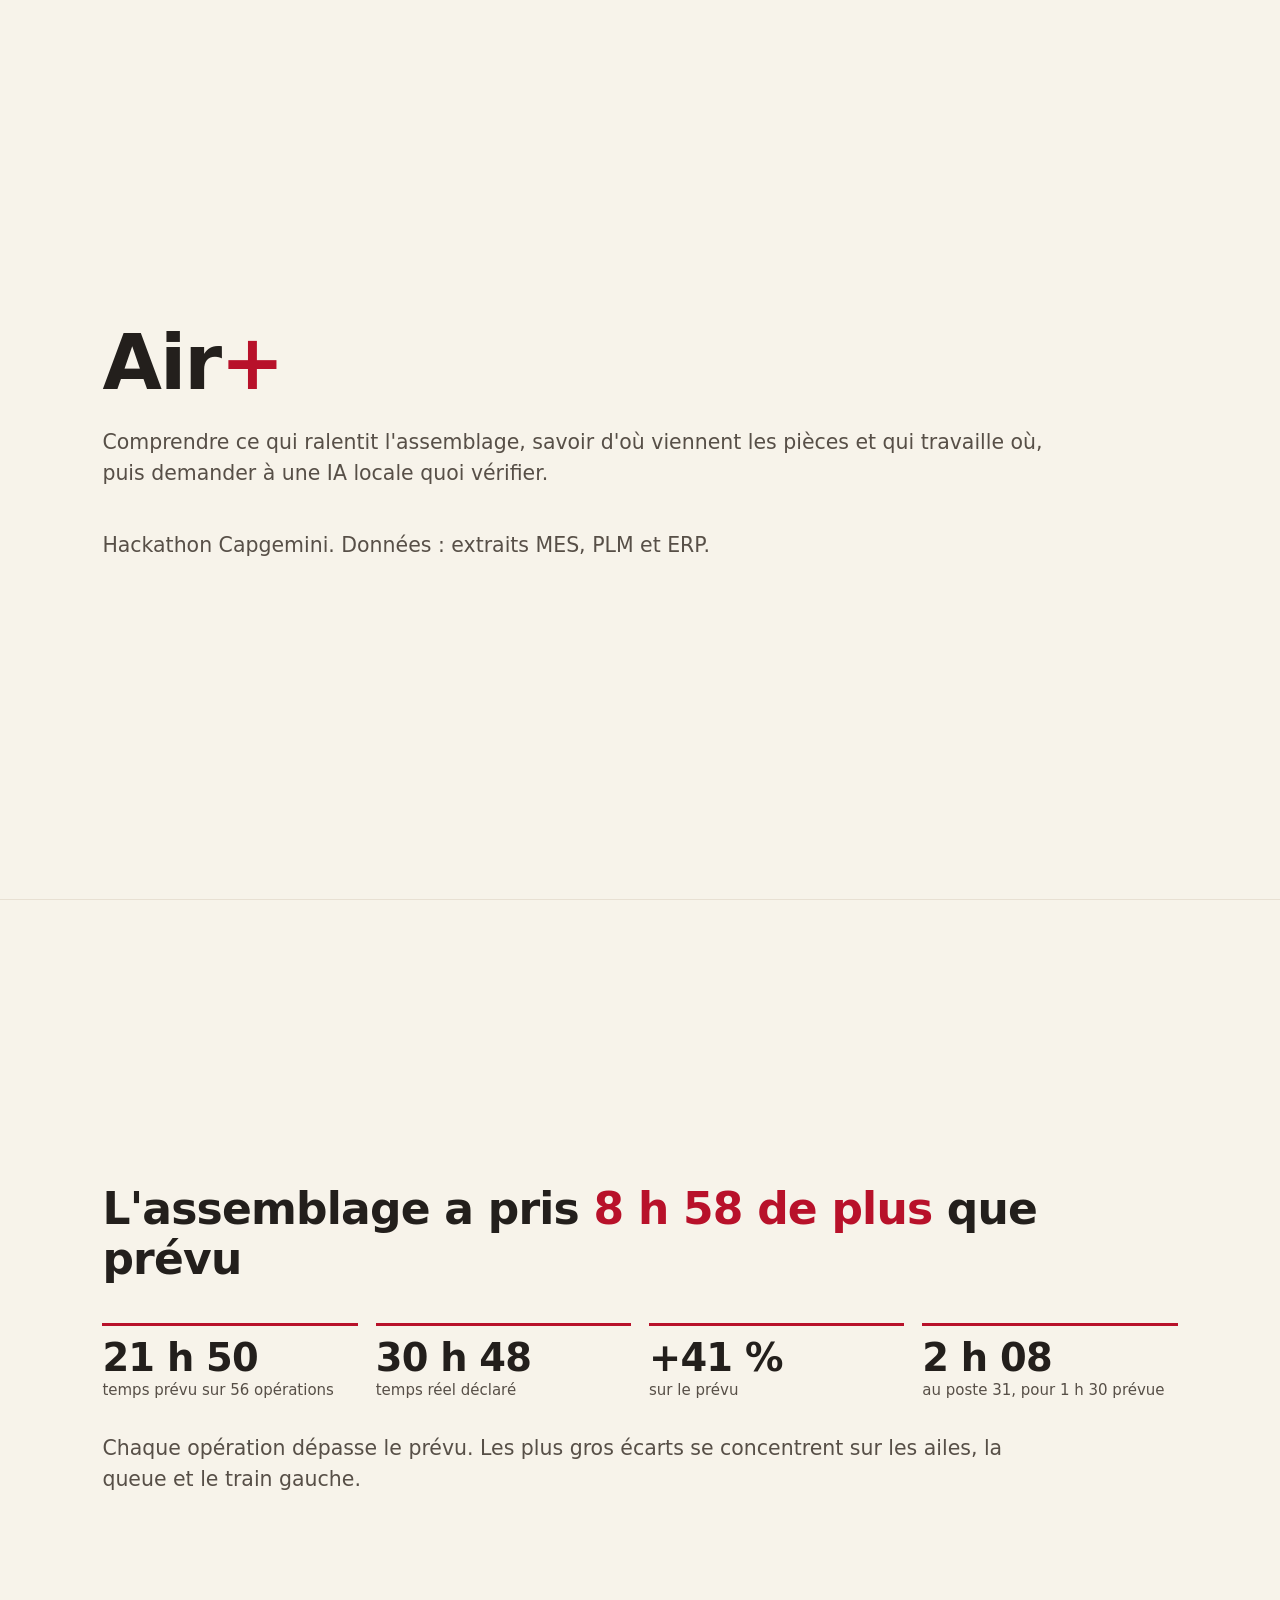
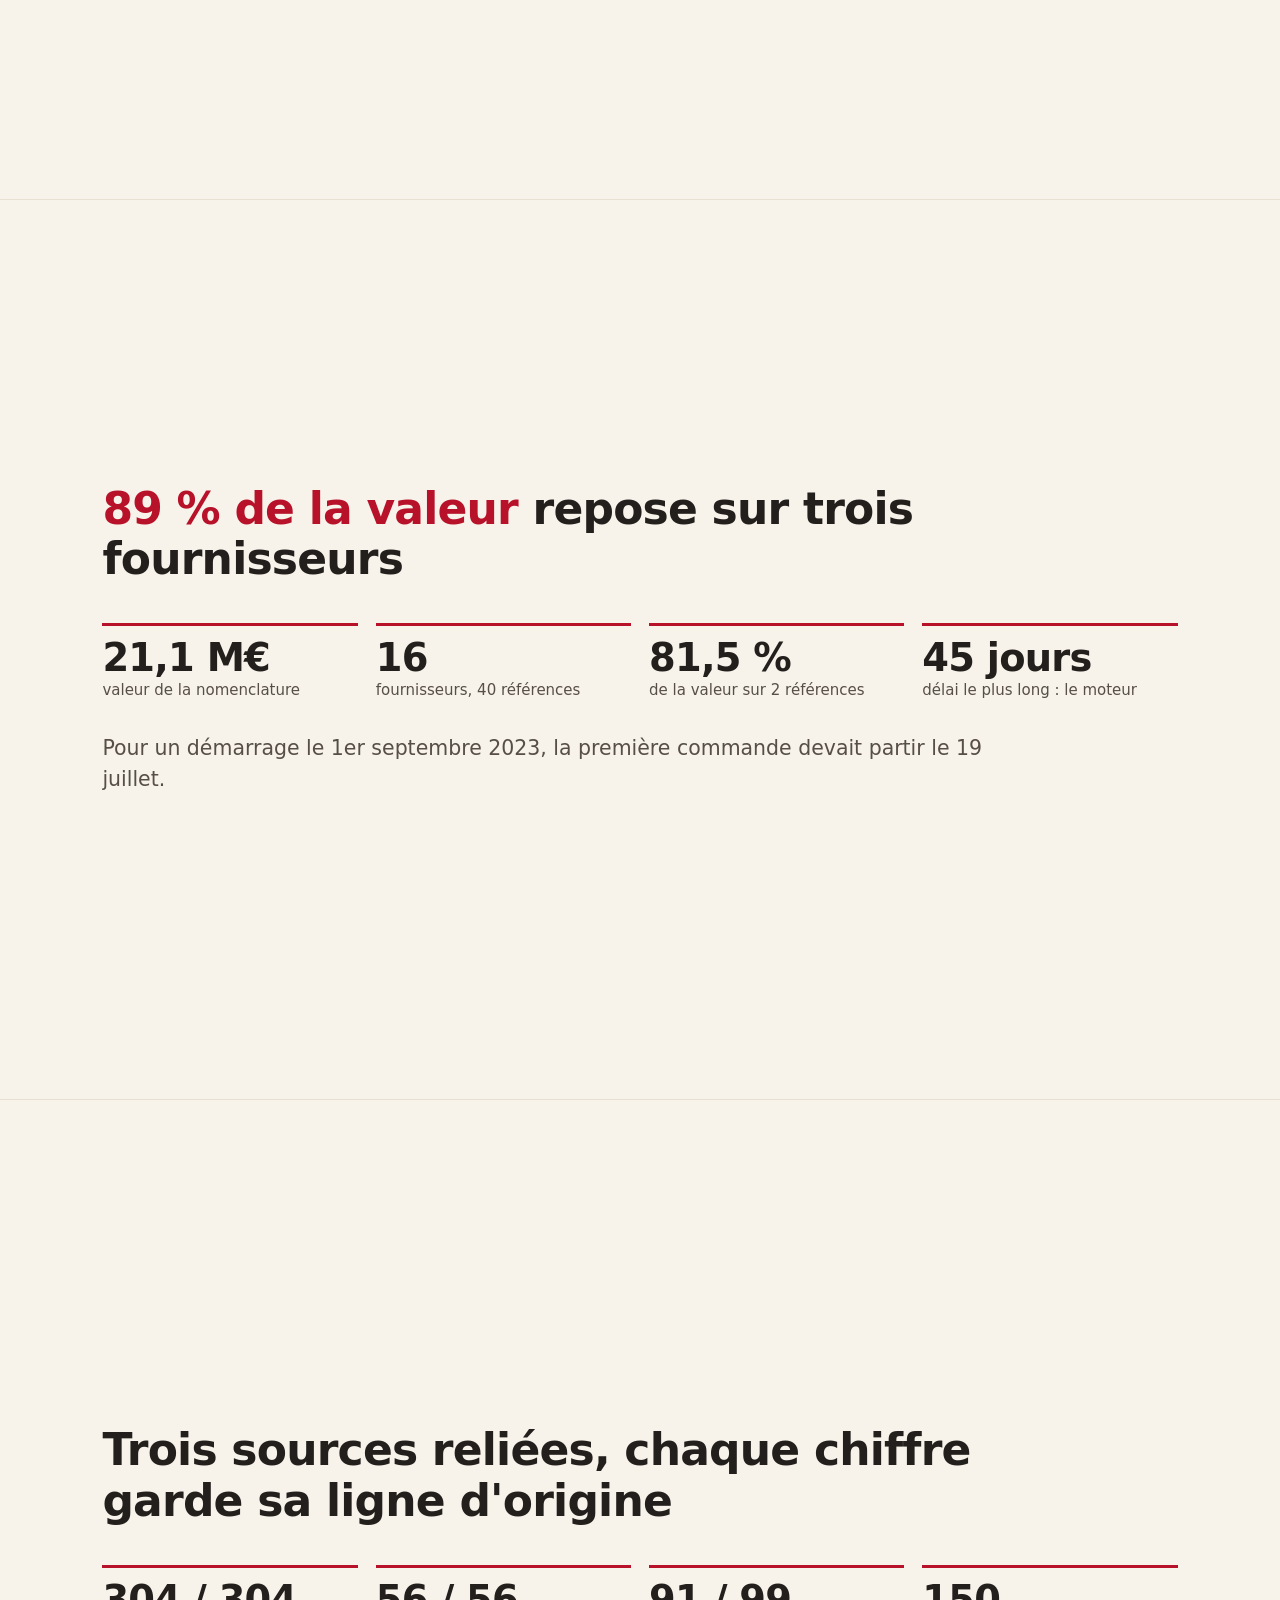
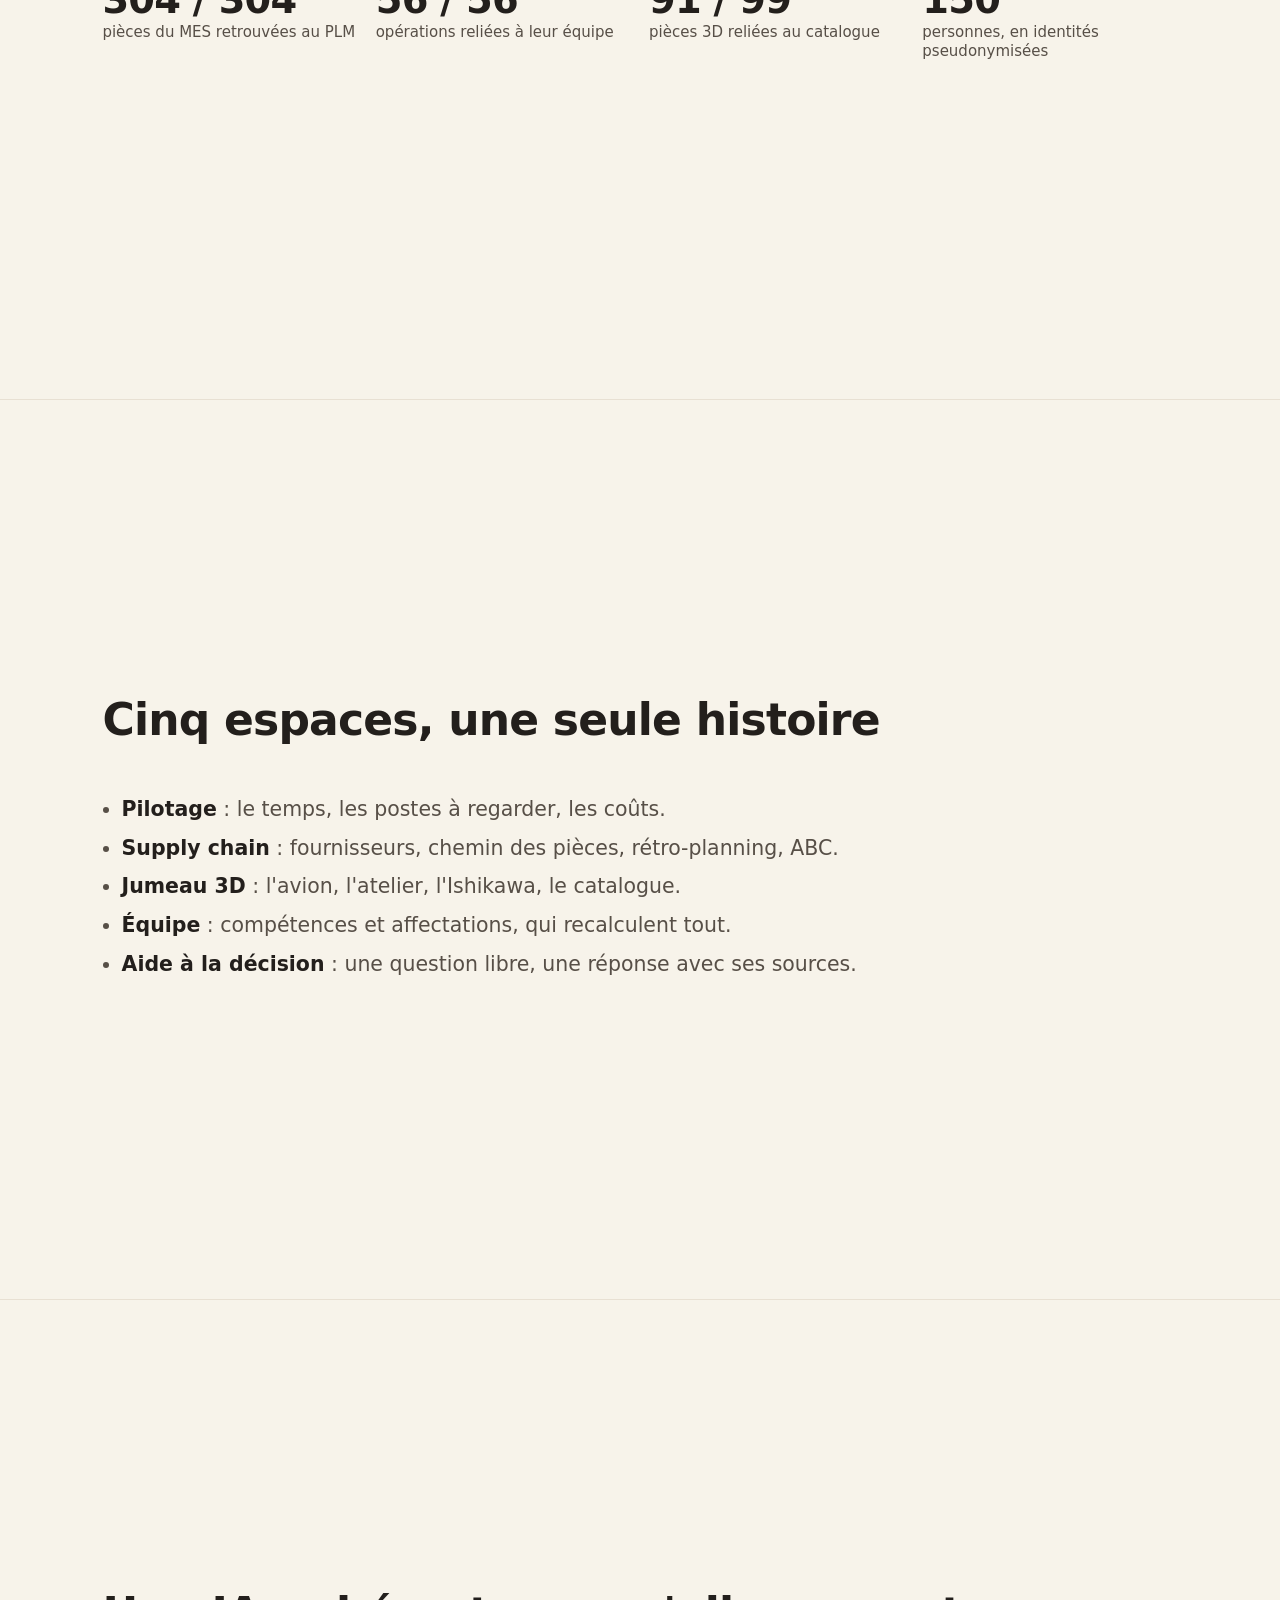
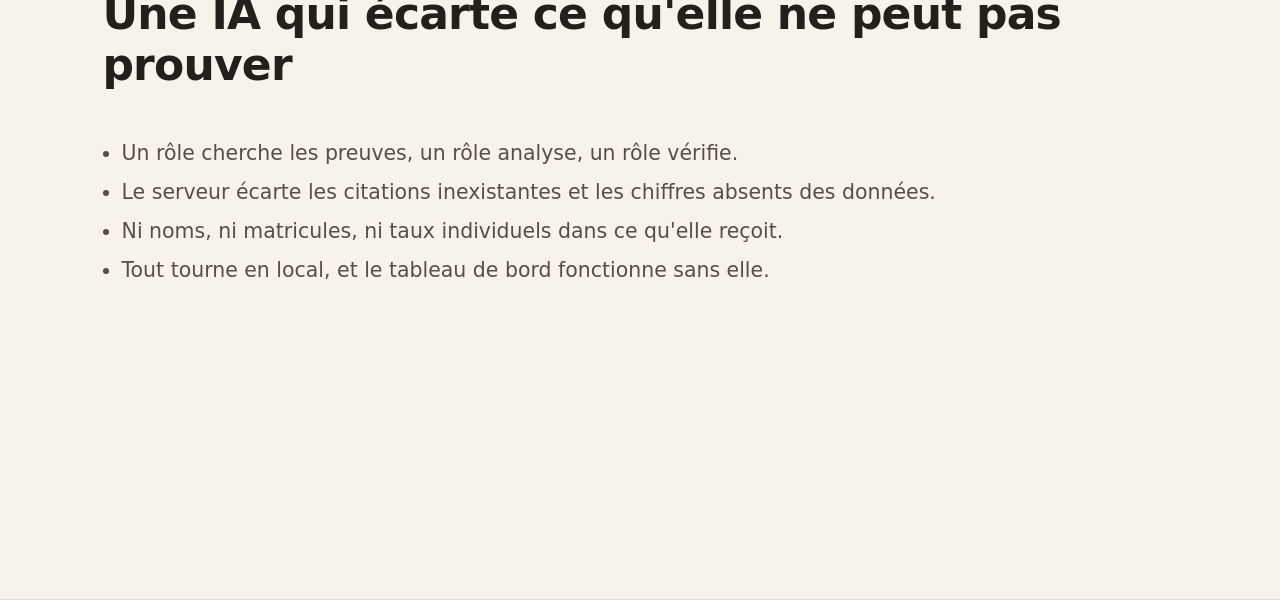
==== web/presentation.html @ 42cd85e4 "Air+ : dashboard de process mining pour l'assemblage Moteur d'analyse MES, PLM et ERP, dashboard loc" ====
<!doctype html>
<html lang="fr"><head><meta charset="utf-8"><meta name="viewport" content="width=device-width, initial-scale=1"><title>Air+ Présentation</title>
<style>
@font-face{font-family:"Inter";src:url("/vendor/inter/inter-latin-wght-normal.woff2") format("woff2-variations");font-weight:100 900;font-display:swap}
:root{--bg:#f7f3ea;--ink:#231f1c;--ink2:#574f47;--red:#b8112a;--line:#e8e0d3;font-family:"Inter","Segoe UI",system-ui,Arial,sans-serif}
*{box-sizing:border-box}html{scroll-snap-type:y proximity}body{margin:0;background:var(--bg);color:var(--ink)}
section{min-height:100vh;padding:7vh 8vw;scroll-snap-align:start;display:flex;flex-direction:column;justify-content:center;border-bottom:1px solid var(--line)}
h1{font-size:clamp(40px,6vw,78px);margin:0;letter-spacing:-.025em}h1 b{color:var(--red)}h2{font-size:clamp(26px,3.5vw,44px);margin:0 0 24px;letter-spacing:-.018em;max-width:22em;line-height:1.15}h2 em{font-style:normal;color:var(--red)}
p,li{font-size:clamp(16px,1.6vw,21px);line-height:1.5;color:var(--ink2);max-width:46em}ul{padding-left:1.2em}li{margin:.4em 0}li b{color:var(--ink)}
.n{display:grid;grid-template-columns:repeat(auto-fit,minmax(190px,1fr));gap:18px;margin:14px 0}.n div{border-top:3px solid var(--red);padding-top:9px}.n b{display:block;font-size:clamp(25px,3vw,40px);color:var(--ink);letter-spacing:-.02em}.n span{color:var(--ink2);font-size:15px}
</style></head><body>
<section><h1>Air<b>+</b></h1><p>Comprendre ce qui ralentit l'assemblage, savoir d'où viennent les pièces et qui travaille où, puis demander à une IA locale quoi vérifier.</p><p>Hackathon Capgemini. Données : extraits MES, PLM et ERP.</p></section>
<section><h2>L'assemblage a pris <em>8 h 58 de plus</em> que prévu</h2><div class="n"><div><b>21 h 50</b><span>temps prévu sur 56 opérations</span></div><div><b>30 h 48</b><span>temps réel déclaré</span></div><div><b>+41 %</b><span>sur le prévu</span></div><div><b>2 h 08</b><span>au poste 31, pour 1 h 30 prévue</span></div></div><p>Chaque opération dépasse le prévu. Les plus gros écarts se concentrent sur les ailes, la queue et le train gauche.</p></section>
<section><h2><em>89 % de la valeur</em> repose sur trois fournisseurs</h2><div class="n"><div><b>21,1 M€</b><span>valeur de la nomenclature</span></div><div><b>16</b><span>fournisseurs, 40 références</span></div><div><b>81,5 %</b><span>de la valeur sur 2 références</span></div><div><b>45 jours</b><span>délai le plus long : le moteur</span></div></div><p>Pour un démarrage le 1er septembre 2023, la première commande devait partir le 19 juillet.</p></section>
<section><h2>Trois sources reliées, chaque chiffre garde sa ligne d'origine</h2><div class="n"><div><b>304 / 304</b><span>pièces du MES retrouvées au PLM</span></div><div><b>56 / 56</b><span>opérations reliées à leur équipe</span></div><div><b>91 / 99</b><span>pièces 3D reliées au catalogue</span></div><div><b>150</b><span>personnes, en identités pseudonymisées</span></div></div></section>
<section><h2>Cinq espaces, une seule histoire</h2><ul><li><b>Pilotage</b> : le temps, les postes à regarder, les coûts.</li><li><b>Supply chain</b> : fournisseurs, chemin des pièces, rétro-planning, ABC.</li><li><b>Jumeau 3D</b> : l'avion, l'atelier, l'Ishikawa, le catalogue.</li><li><b>Équipe</b> : compétences et affectations, qui recalculent tout.</li><li><b>Aide à la décision</b> : une question libre, une réponse avec ses sources.</li></ul></section>
<section><h2>Une IA qui écarte ce qu'elle ne peut pas prouver</h2><ul><li>Un rôle cherche les preuves, un rôle analyse, un rôle vérifie.</li><li>Le serveur écarte les citations inexistantes et les chiffres absents des données.</li><li>Ni noms, ni matricules, ni taux individuels dans ce qu'elle reçoit.</li><li>Tout tourne en local, et le tableau de bord fonctionne sans elle.</li></ul></section>
</body></html>
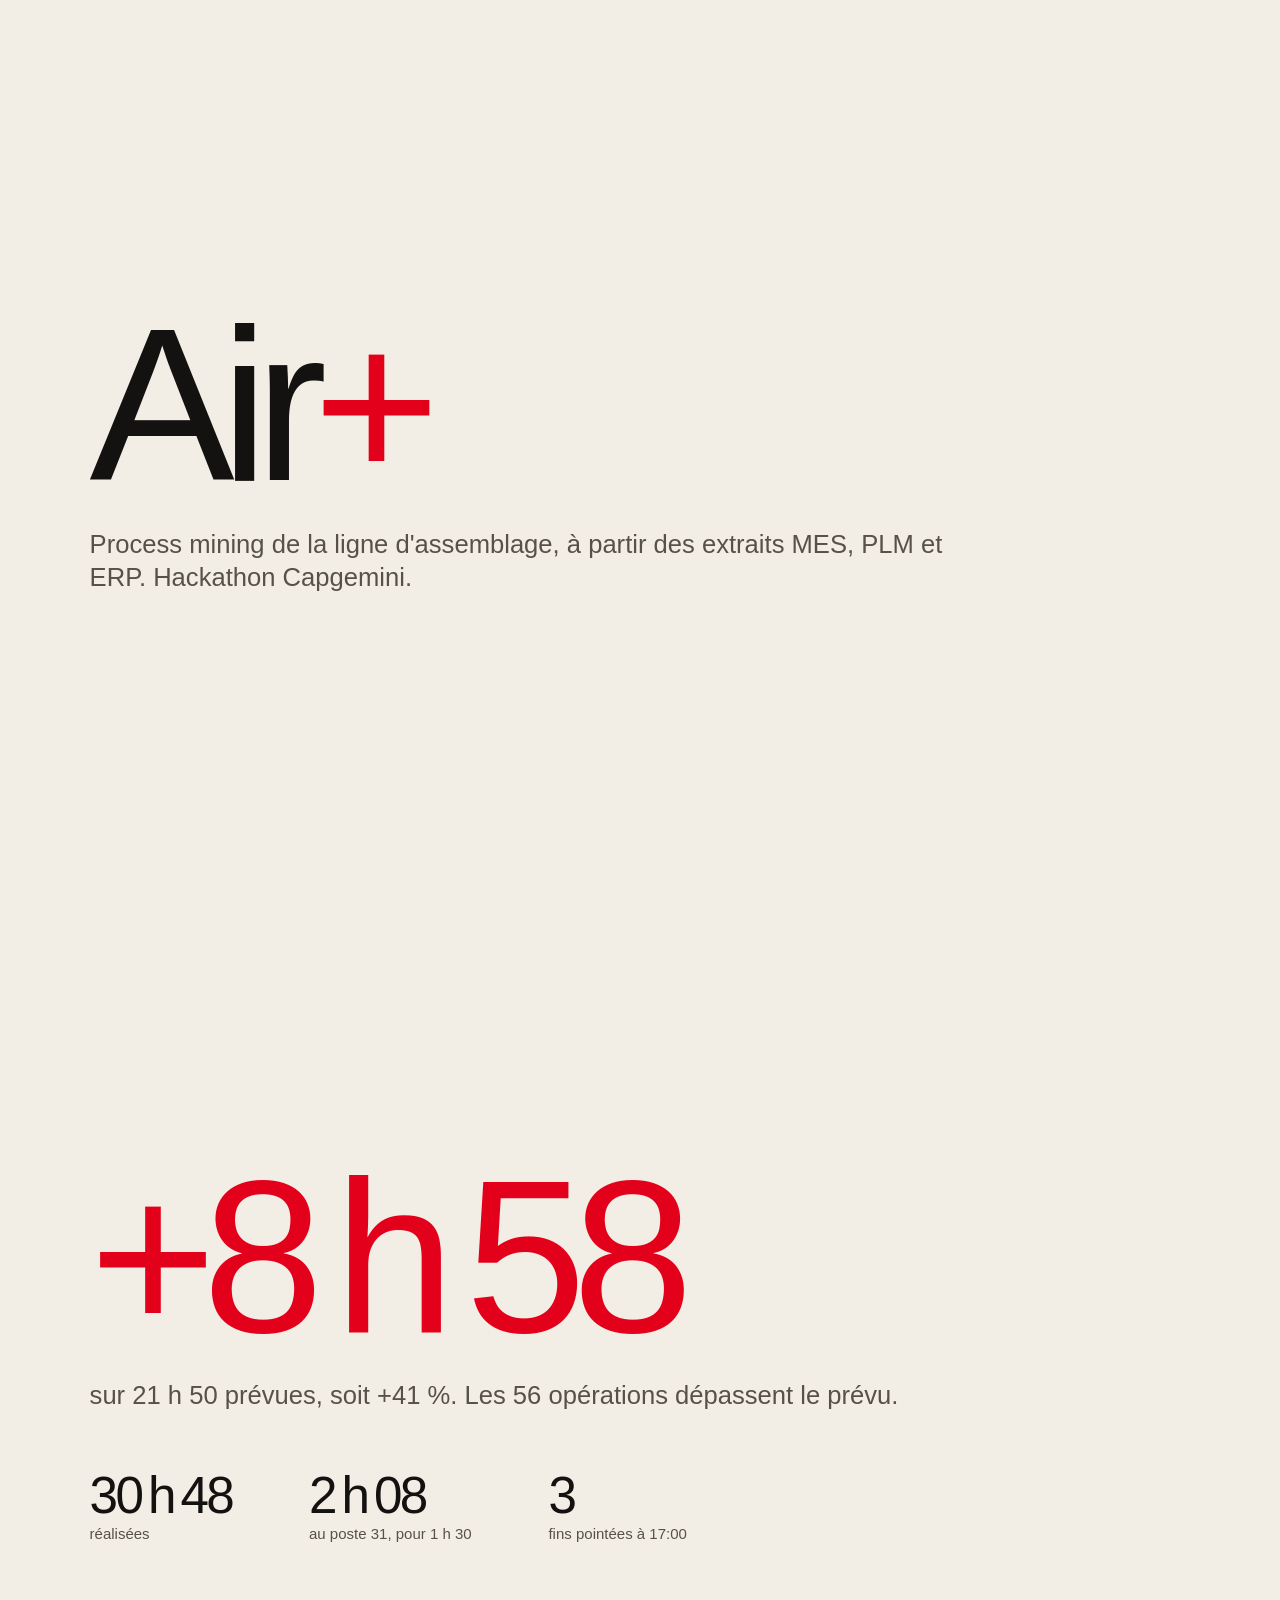
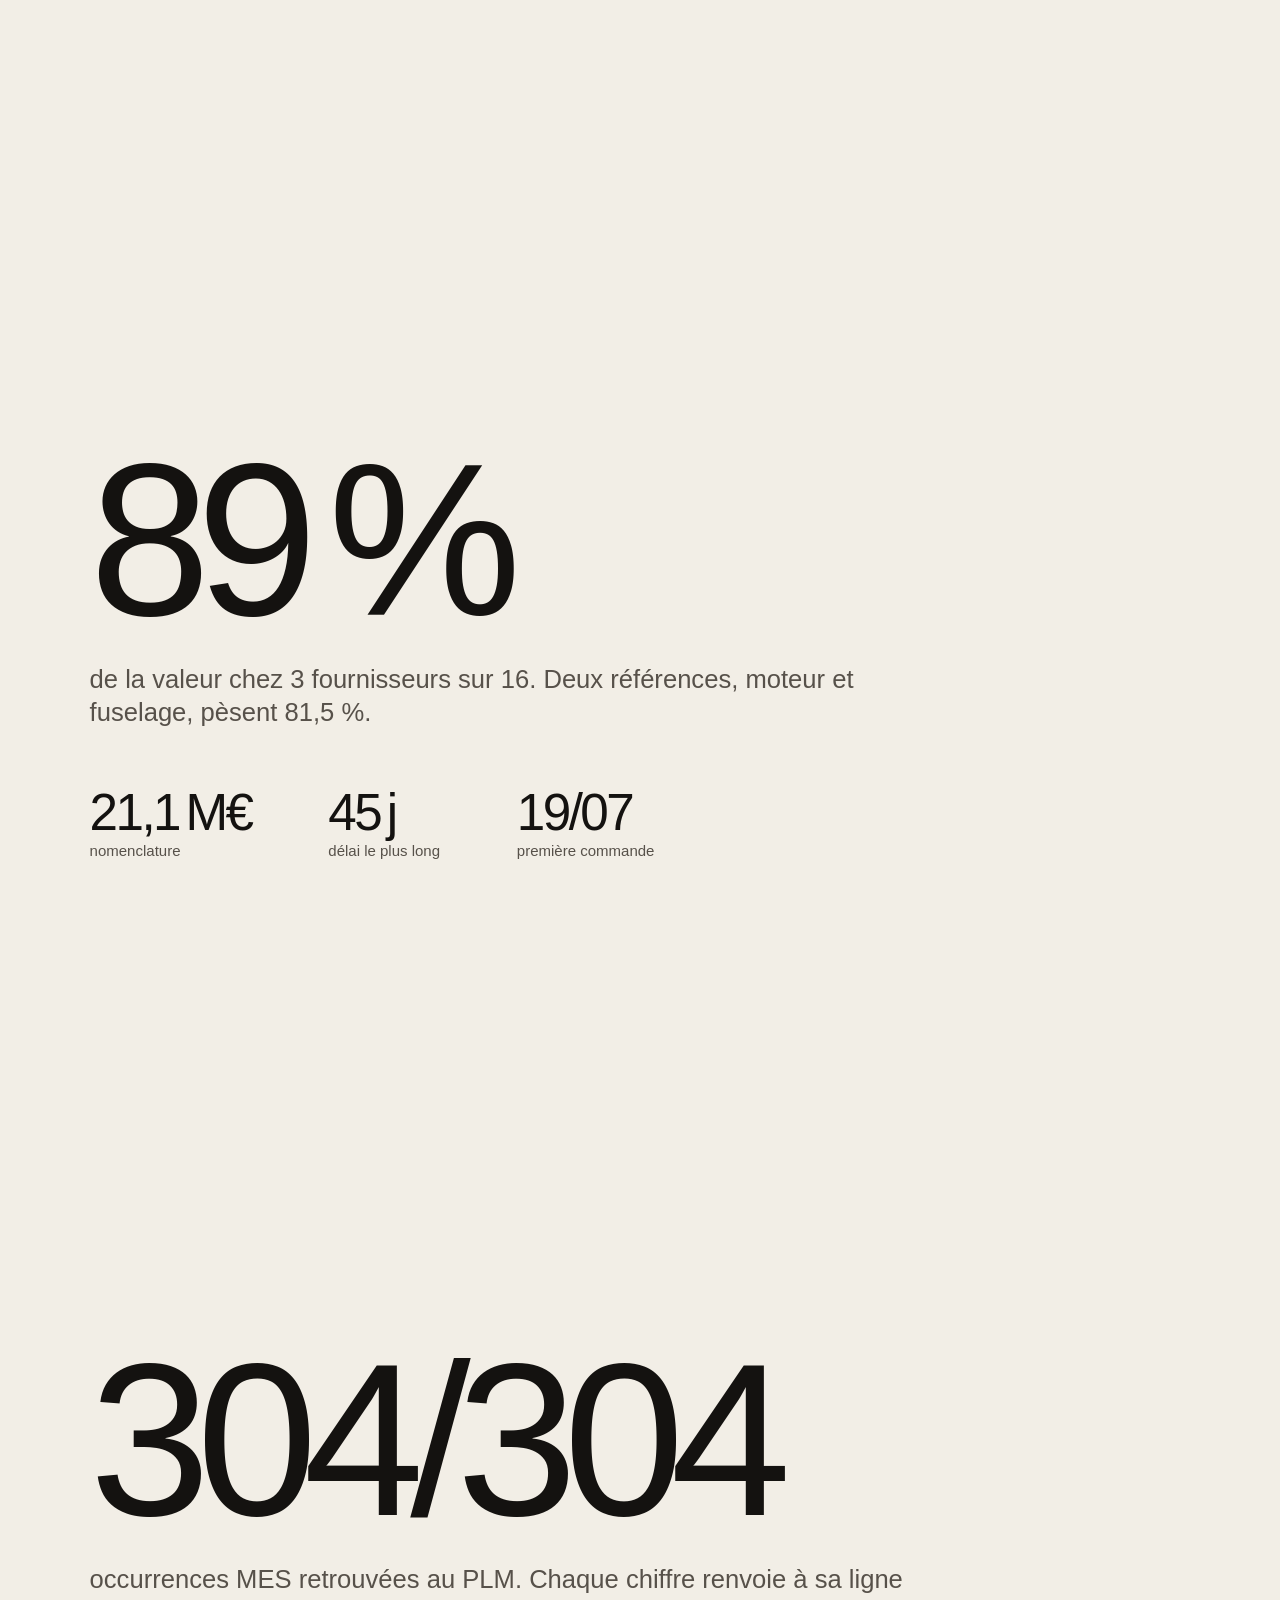
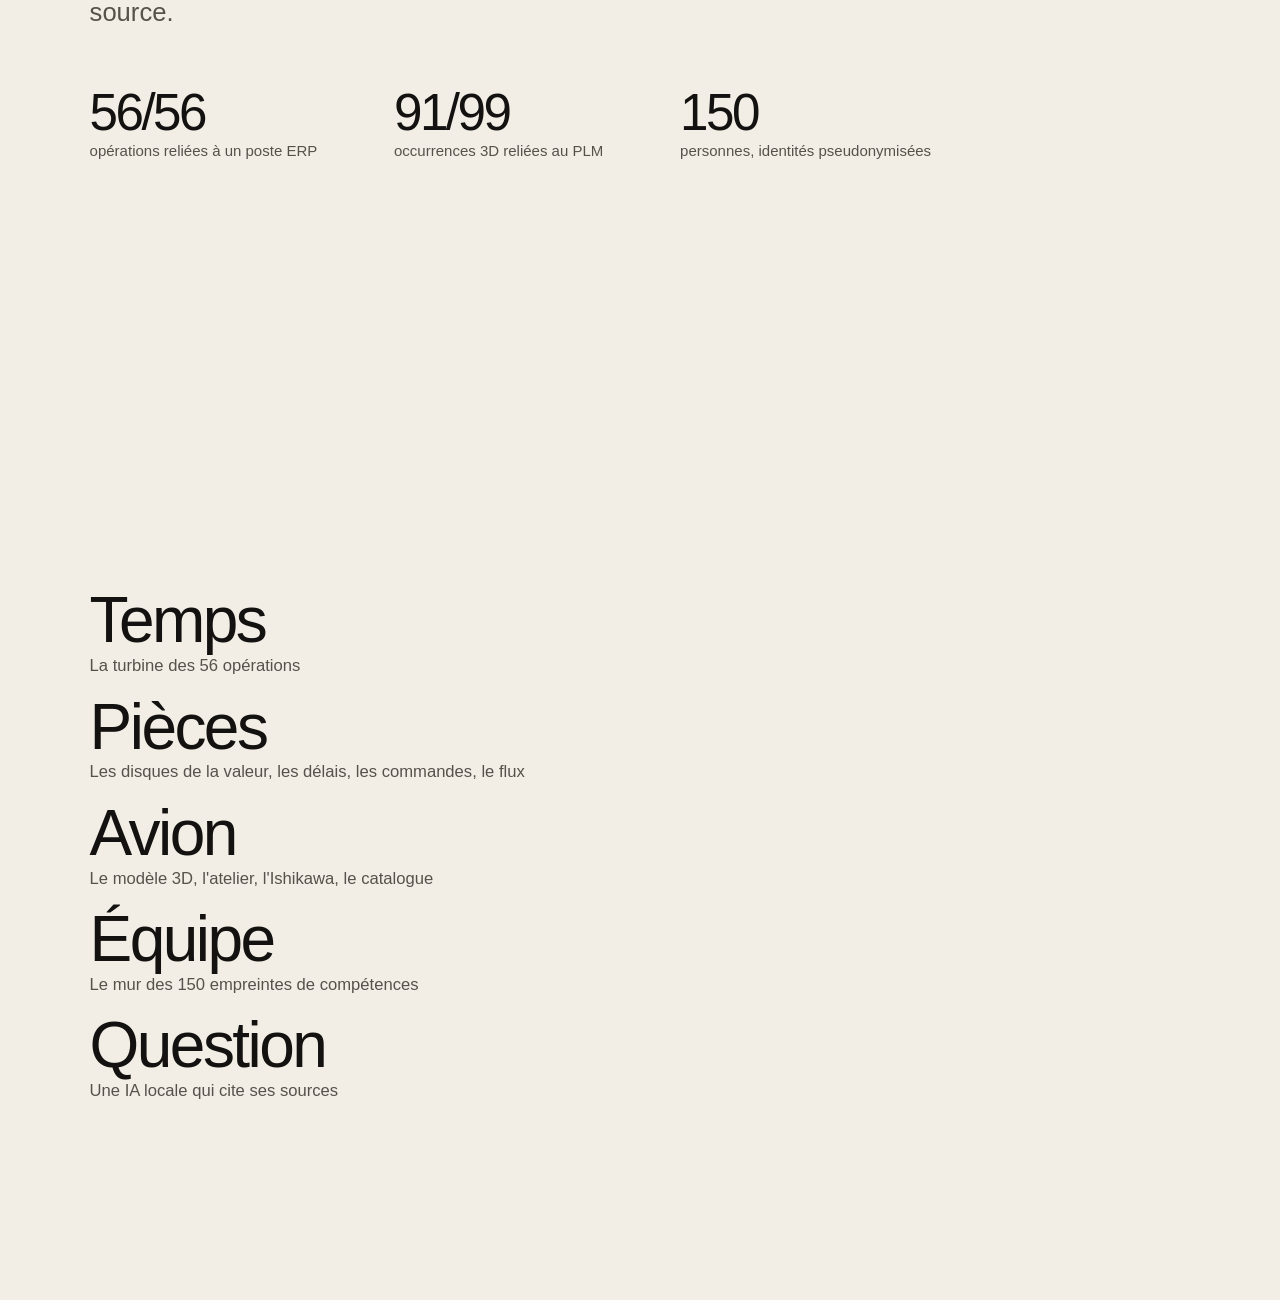
==== commit f4b48e97: "Version graphique : supervision industrielle Bande de valeurs, graphique, table triable reliee et de" ====
--- a/web/presentation.html
+++ b/web/presentation.html
@@ -1,18 +1,19 @@
 <!doctype html>
 <html lang="fr"><head><meta charset="utf-8"><meta name="viewport" content="width=device-width, initial-scale=1"><title>Air+ Présentation</title>
 <style>
-@font-face{font-family:"Inter";src:url("/vendor/inter/inter-latin-wght-normal.woff2") format("woff2-variations");font-weight:100 900;font-display:swap}
-:root{--bg:#f7f3ea;--ink:#231f1c;--ink2:#574f47;--red:#b8112a;--line:#e8e0d3;font-family:"Inter","Segoe UI",system-ui,Arial,sans-serif}
-*{box-sizing:border-box}html{scroll-snap-type:y proximity}body{margin:0;background:var(--bg);color:var(--ink)}
-section{min-height:100vh;padding:7vh 8vw;scroll-snap-align:start;display:flex;flex-direction:column;justify-content:center;border-bottom:1px solid var(--line)}
-h1{font-size:clamp(40px,6vw,78px);margin:0;letter-spacing:-.025em}h1 b{color:var(--red)}h2{font-size:clamp(26px,3.5vw,44px);margin:0 0 24px;letter-spacing:-.018em;max-width:22em;line-height:1.15}h2 em{font-style:normal;color:var(--red)}
-p,li{font-size:clamp(16px,1.6vw,21px);line-height:1.5;color:var(--ink2);max-width:46em}ul{padding-left:1.2em}li{margin:.4em 0}li b{color:var(--ink)}
-.n{display:grid;grid-template-columns:repeat(auto-fit,minmax(190px,1fr));gap:18px;margin:14px 0}.n div{border-top:3px solid var(--red);padding-top:9px}.n b{display:block;font-size:clamp(25px,3vw,40px);color:var(--ink);letter-spacing:-.02em}.n span{color:var(--ink2);font-size:15px}
+@font-face{font-family:"Archivo";src:url("/vendor/fonts/archivo.woff2") format("woff2");font-weight:100 900;font-stretch:62% 125%}
+:root{--paper:#f2eee6;--ink:#141210;--ink2:#57514a;--red:#e3001b;font-family:"Archivo",Arial,sans-serif}
+*{box-sizing:border-box}html{scroll-snap-type:y mandatory}body{margin:0;background:var(--paper);color:var(--ink)}
+section{height:100vh;scroll-snap-align:start;padding:8vh 7vw;display:flex;flex-direction:column;justify-content:center}
+.huge{font-size:clamp(70px,17vw,270px);font-weight:100;font-stretch:125%;letter-spacing:-.065em;line-height:.92;word-spacing:-.1em}
+.huge.red{color:var(--red);font-weight:200}.huge i{font-style:normal;color:var(--red);font-weight:400}
+p{font-size:clamp(18px,2vw,29px);font-weight:300;line-height:1.3;max-width:34em;margin:2.5vh 0 0;color:var(--ink2)}
+.nums{display:flex;flex-wrap:wrap;gap:3vh 6vw;margin-top:6vh}.nums b{display:block;font-size:clamp(30px,4vw,60px);font-weight:200;font-stretch:125%;letter-spacing:-.05em;word-spacing:-.1em;color:var(--ink)}.nums span{font-size:15px;color:var(--ink2)}
+.list{font-size:clamp(30px,5vw,76px);font-weight:200;font-stretch:112%;letter-spacing:-.04em;line-height:1.14}.list small{display:block;font-size:clamp(14px,1.3vw,18px);letter-spacing:0;color:var(--ink2);font-stretch:100%;font-weight:400;margin-bottom:1.6vh}
 </style></head><body>
-<section><h1>Air<b>+</b></h1><p>Comprendre ce qui ralentit l'assemblage, savoir d'où viennent les pièces et qui travaille où, puis demander à une IA locale quoi vérifier.</p><p>Hackathon Capgemini. Données : extraits MES, PLM et ERP.</p></section>
-<section><h2>L'assemblage a pris <em>8 h 58 de plus</em> que prévu</h2><div class="n"><div><b>21 h 50</b><span>temps prévu sur 56 opérations</span></div><div><b>30 h 48</b><span>temps réel déclaré</span></div><div><b>+41 %</b><span>sur le prévu</span></div><div><b>2 h 08</b><span>au poste 31, pour 1 h 30 prévue</span></div></div><p>Chaque opération dépasse le prévu. Les plus gros écarts se concentrent sur les ailes, la queue et le train gauche.</p></section>
-<section><h2><em>89 % de la valeur</em> repose sur trois fournisseurs</h2><div class="n"><div><b>21,1 M€</b><span>valeur de la nomenclature</span></div><div><b>16</b><span>fournisseurs, 40 références</span></div><div><b>81,5 %</b><span>de la valeur sur 2 références</span></div><div><b>45 jours</b><span>délai le plus long : le moteur</span></div></div><p>Pour un démarrage le 1er septembre 2023, la première commande devait partir le 19 juillet.</p></section>
-<section><h2>Trois sources reliées, chaque chiffre garde sa ligne d'origine</h2><div class="n"><div><b>304 / 304</b><span>pièces du MES retrouvées au PLM</span></div><div><b>56 / 56</b><span>opérations reliées à leur équipe</span></div><div><b>91 / 99</b><span>pièces 3D reliées au catalogue</span></div><div><b>150</b><span>personnes, en identités pseudonymisées</span></div></div></section>
-<section><h2>Cinq espaces, une seule histoire</h2><ul><li><b>Pilotage</b> : le temps, les postes à regarder, les coûts.</li><li><b>Supply chain</b> : fournisseurs, chemin des pièces, rétro-planning, ABC.</li><li><b>Jumeau 3D</b> : l'avion, l'atelier, l'Ishikawa, le catalogue.</li><li><b>Équipe</b> : compétences et affectations, qui recalculent tout.</li><li><b>Aide à la décision</b> : une question libre, une réponse avec ses sources.</li></ul></section>
-<section><h2>Une IA qui écarte ce qu'elle ne peut pas prouver</h2><ul><li>Un rôle cherche les preuves, un rôle analyse, un rôle vérifie.</li><li>Le serveur écarte les citations inexistantes et les chiffres absents des données.</li><li>Ni noms, ni matricules, ni taux individuels dans ce qu'elle reçoit.</li><li>Tout tourne en local, et le tableau de bord fonctionne sans elle.</li></ul></section>
+<section><div class="huge">Air<i>+</i></div><p>Process mining de la ligne d'assemblage, à partir des extraits MES, PLM et ERP. Hackathon Capgemini.</p></section>
+<section><div class="huge red">+8 h 58</div><p>sur 21 h 50 prévues, soit +41 %. Les 56 opérations dépassent le prévu.</p><div class="nums"><div><b>30 h 48</b><span>réalisées</span></div><div><b>2 h 08</b><span>au poste 31, pour 1 h 30</span></div><div><b>3</b><span>fins pointées à 17:00</span></div></div></section>
+<section><div class="huge">89 %</div><p>de la valeur chez 3 fournisseurs sur 16. Deux références, moteur et fuselage, pèsent 81,5 %.</p><div class="nums"><div><b>21,1 M€</b><span>nomenclature</span></div><div><b>45 j</b><span>délai le plus long</span></div><div><b>19/07</b><span>première commande</span></div></div></section>
+<section><div class="huge">304/304</div><p>occurrences MES retrouvées au PLM. Chaque chiffre renvoie à sa ligne source.</p><div class="nums"><div><b>56/56</b><span>opérations reliées à un poste ERP</span></div><div><b>91/99</b><span>occurrences 3D reliées au PLM</span></div><div><b>150</b><span>personnes, identités pseudonymisées</span></div></div></section>
+<section><div class="list">Temps<small>La turbine des 56 opérations</small>Pièces<small>Les disques de la valeur, les délais, les commandes, le flux</small>Avion<small>Le modèle 3D, l'atelier, l'Ishikawa, le catalogue</small>Équipe<small>Le mur des 150 empreintes de compétences</small>Question<small>Une IA locale qui cite ses sources</small></div></section>
 </body></html>
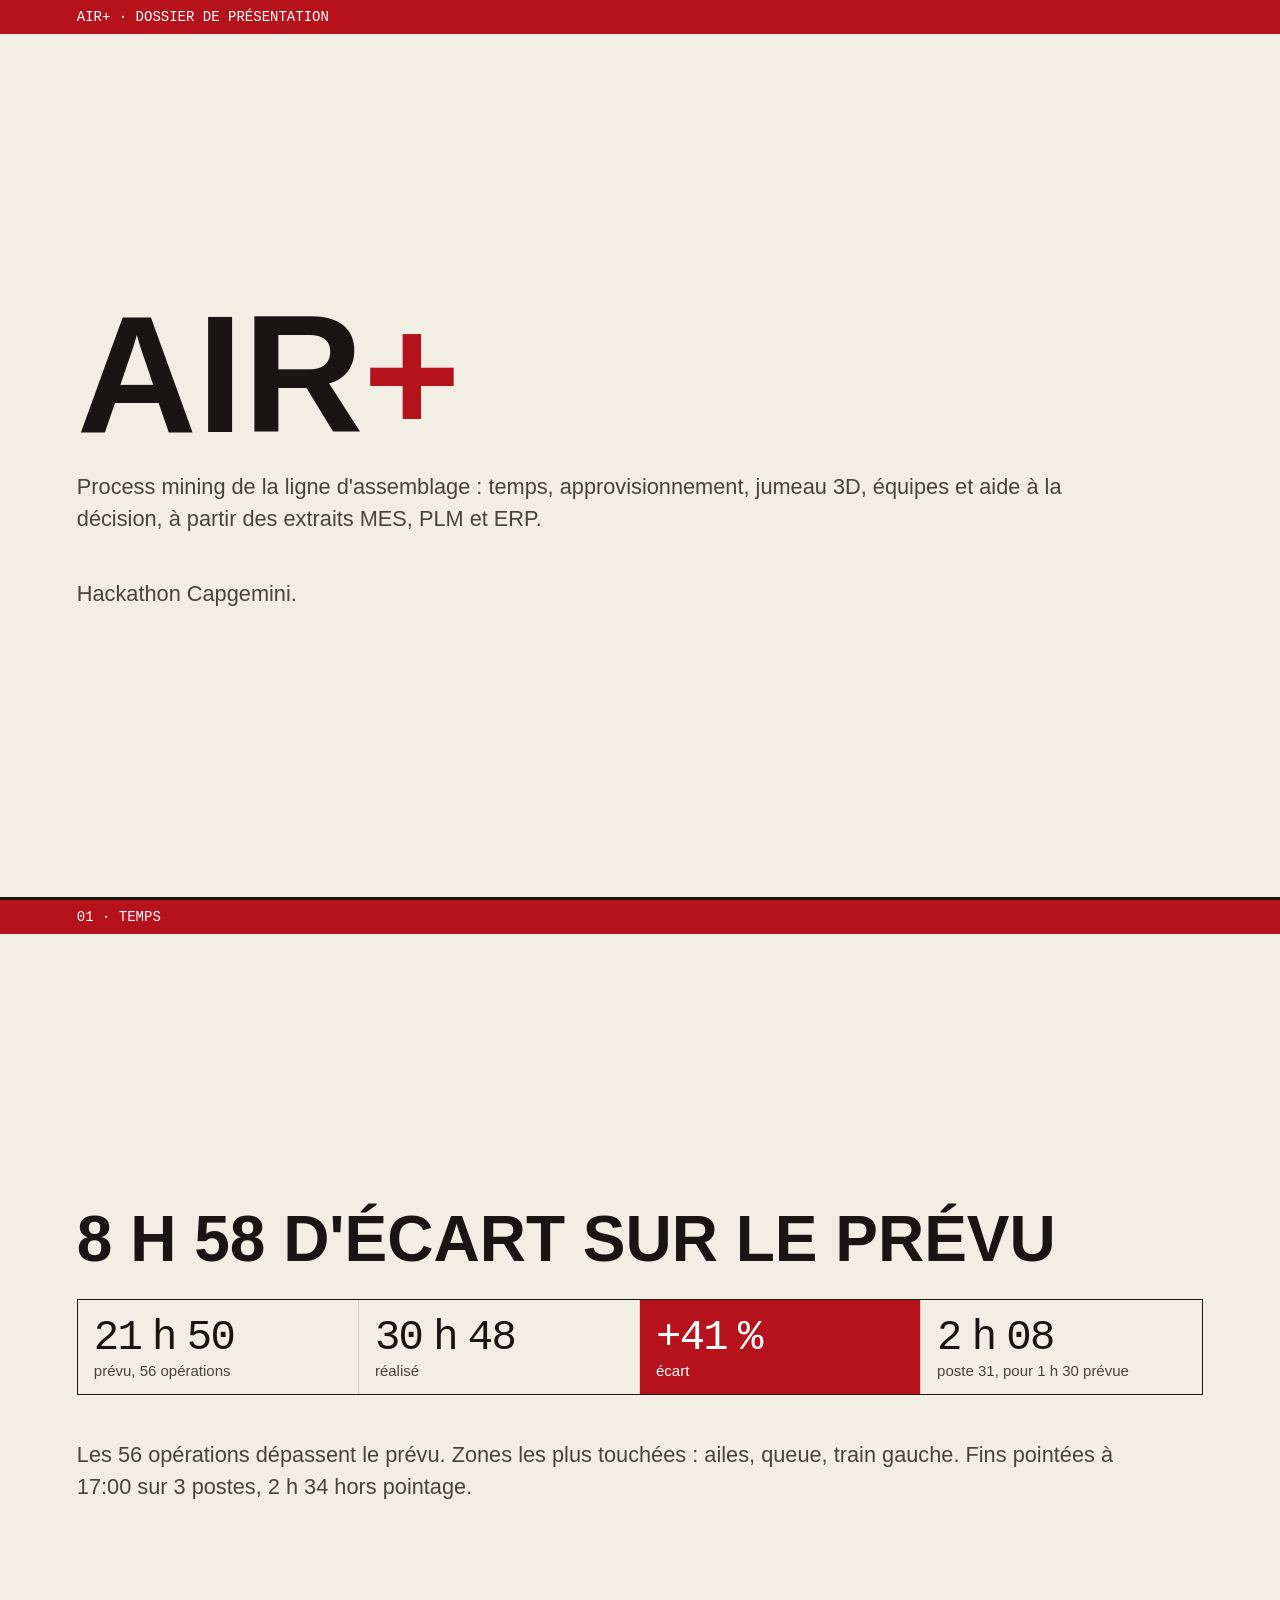
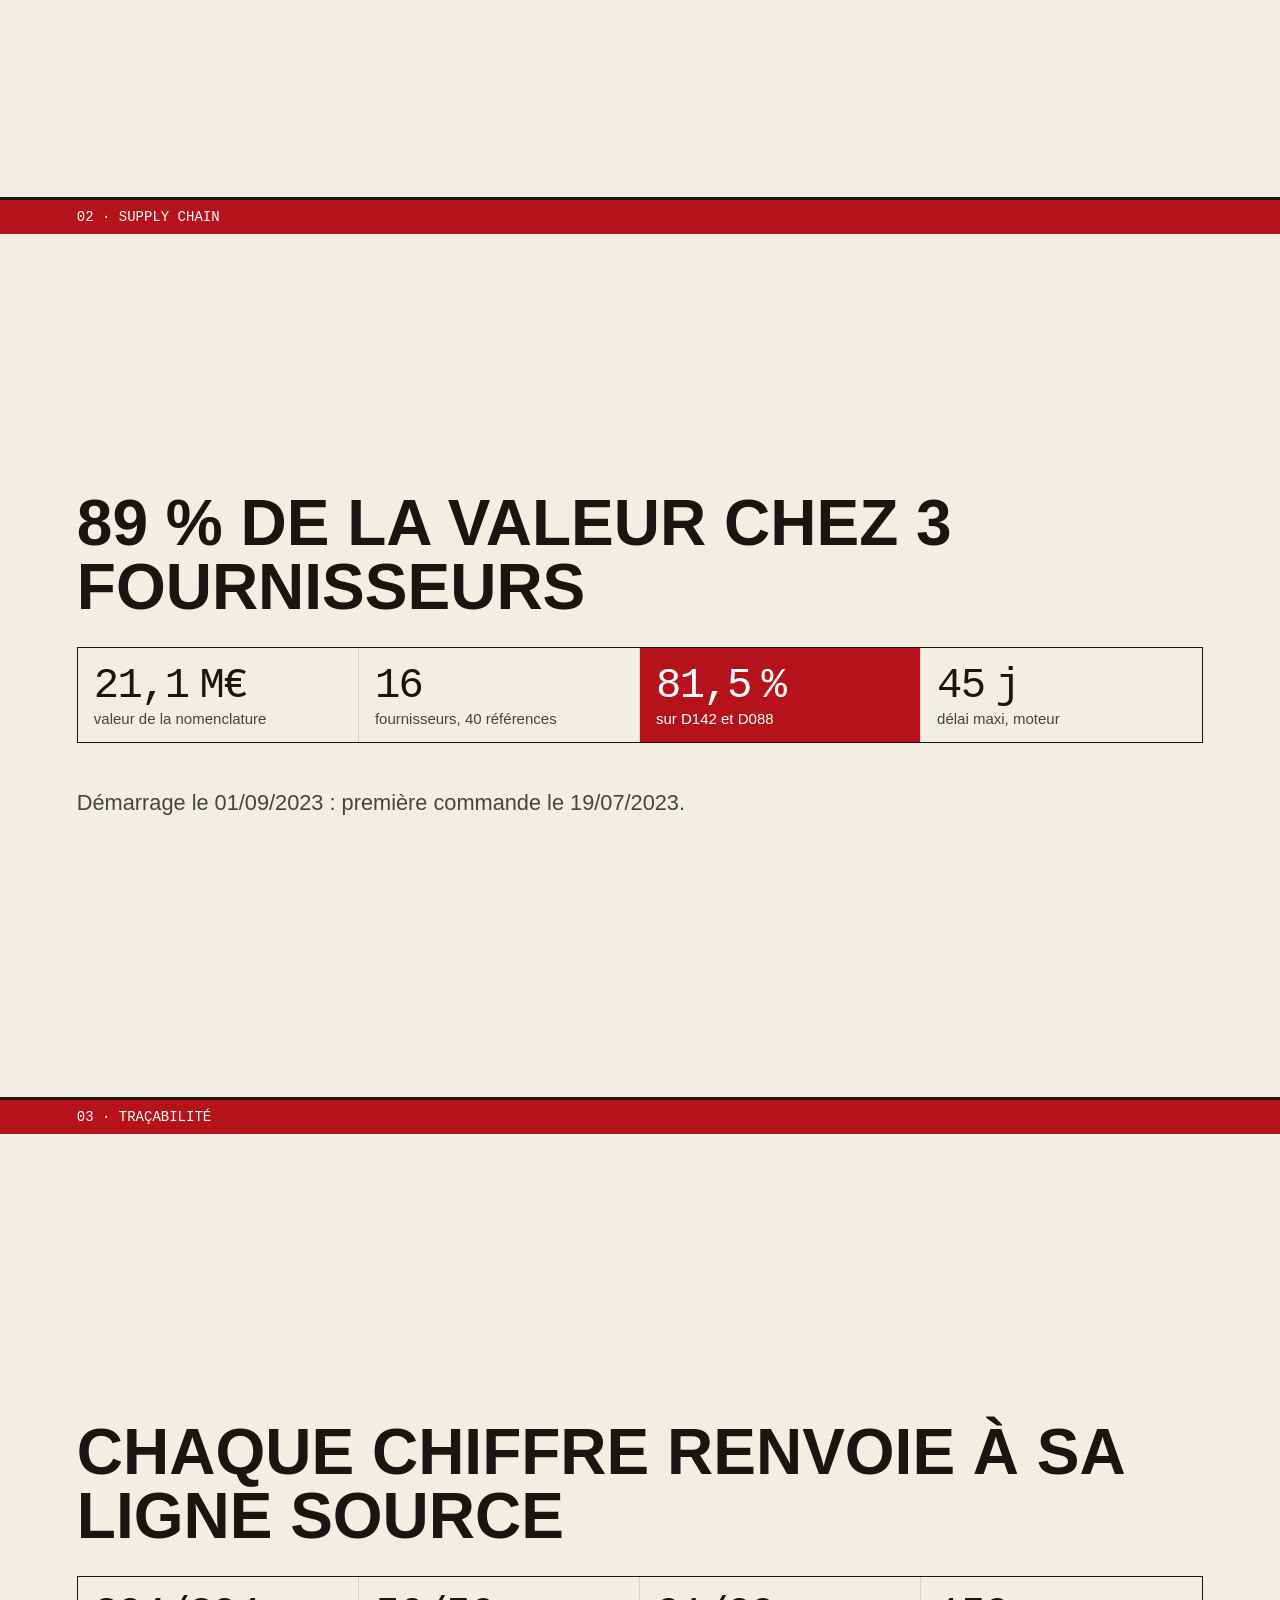
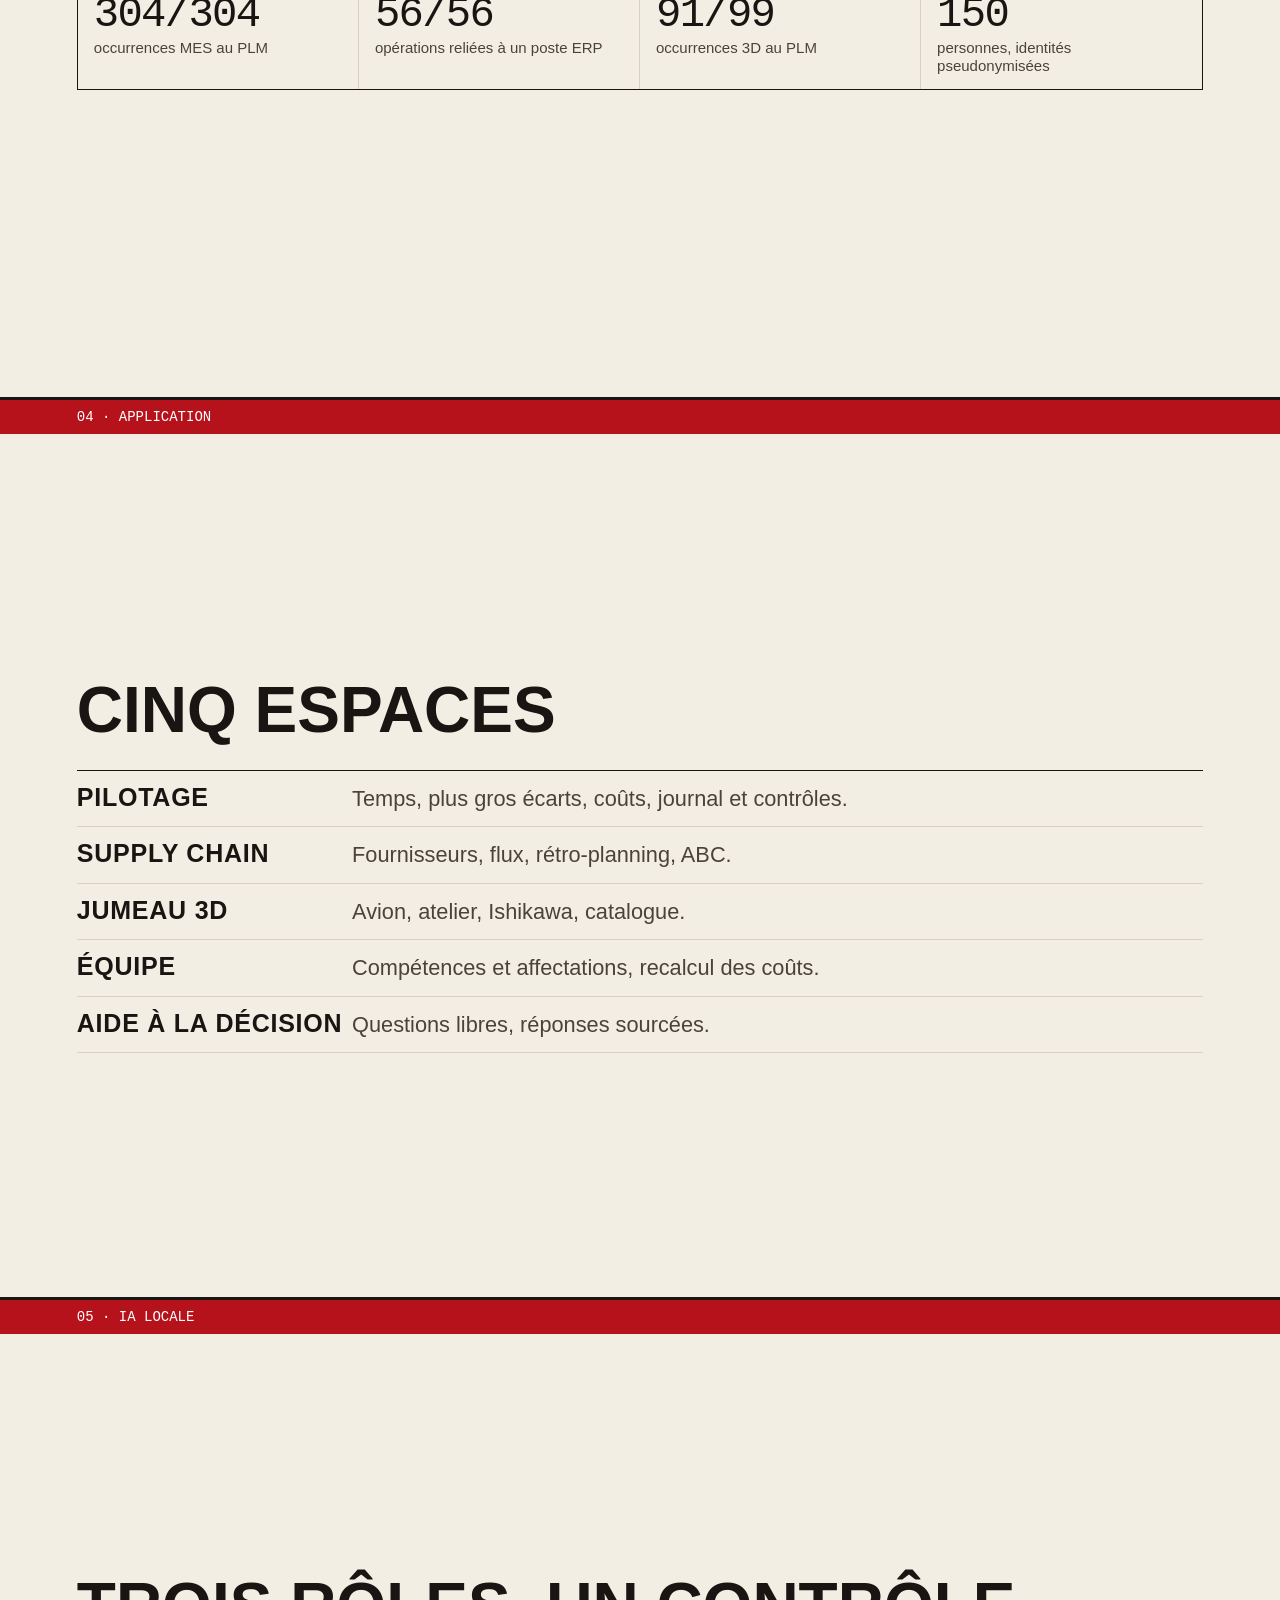
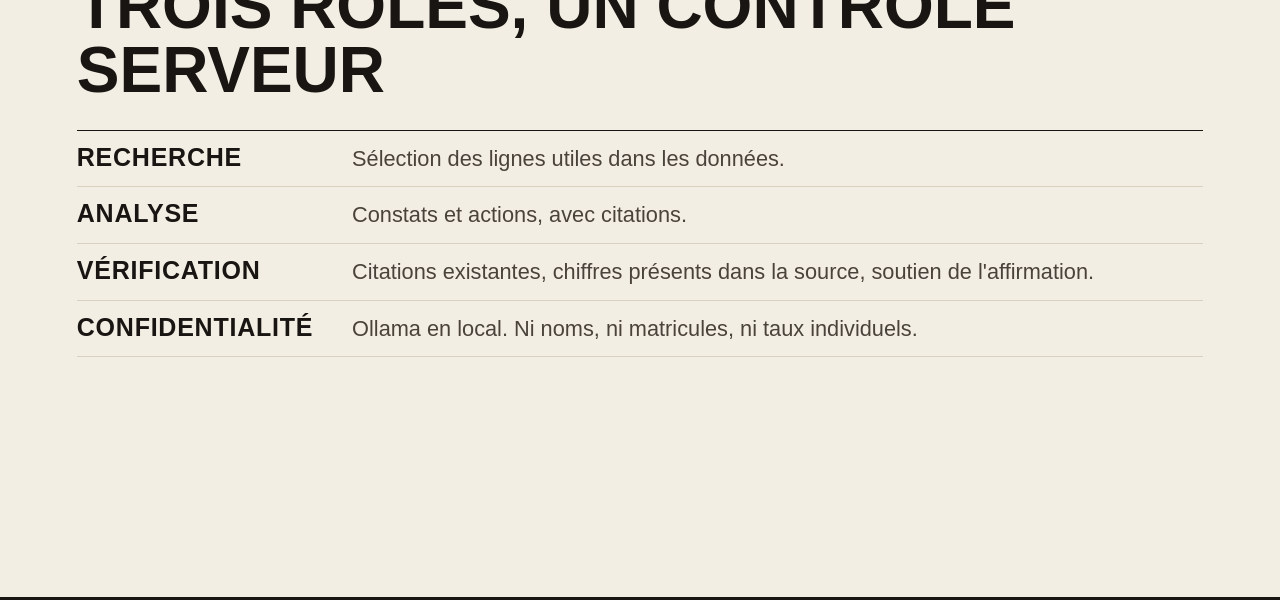
==== commit 25978044: "Version dossier technique : cartouches, filets et langage d'atelier Meme moteur et memes donnees que" ====
--- a/web/presentation.html
+++ b/web/presentation.html
@@ -1,19 +1,24 @@
 <!doctype html>
 <html lang="fr"><head><meta charset="utf-8"><meta name="viewport" content="width=device-width, initial-scale=1"><title>Air+ Présentation</title>
 <style>
-@font-face{font-family:"Archivo";src:url("/vendor/fonts/archivo.woff2") format("woff2");font-weight:100 900;font-stretch:62% 125%}
-:root{--paper:#f2eee6;--ink:#141210;--ink2:#57514a;--red:#e3001b;font-family:"Archivo",Arial,sans-serif}
-*{box-sizing:border-box}html{scroll-snap-type:y mandatory}body{margin:0;background:var(--paper);color:var(--ink)}
-section{height:100vh;scroll-snap-align:start;padding:8vh 7vw;display:flex;flex-direction:column;justify-content:center}
-.huge{font-size:clamp(70px,17vw,270px);font-weight:100;font-stretch:125%;letter-spacing:-.065em;line-height:.92;word-spacing:-.1em}
-.huge.red{color:var(--red);font-weight:200}.huge i{font-style:normal;color:var(--red);font-weight:400}
-p{font-size:clamp(18px,2vw,29px);font-weight:300;line-height:1.3;max-width:34em;margin:2.5vh 0 0;color:var(--ink2)}
-.nums{display:flex;flex-wrap:wrap;gap:3vh 6vw;margin-top:6vh}.nums b{display:block;font-size:clamp(30px,4vw,60px);font-weight:200;font-stretch:125%;letter-spacing:-.05em;word-spacing:-.1em;color:var(--ink)}.nums span{font-size:15px;color:var(--ink2)}
-.list{font-size:clamp(30px,5vw,76px);font-weight:200;font-stretch:112%;letter-spacing:-.04em;line-height:1.14}.list small{display:block;font-size:clamp(14px,1.3vw,18px);letter-spacing:0;color:var(--ink2);font-stretch:100%;font-weight:400;margin-bottom:1.6vh}
+@font-face{font-family:"Barlow Condensed";src:url("/vendor/fonts/barlow-condensed-latin-700-normal.woff2") format("woff2");font-weight:700}
+@font-face{font-family:"Barlow Condensed";src:url("/vendor/fonts/barlow-condensed-latin-600-normal.woff2") format("woff2");font-weight:600}
+@font-face{font-family:"IBM Plex Sans";src:url("/vendor/fonts/ibm-plex-sans-latin-400-normal.woff2") format("woff2");font-weight:400}
+@font-face{font-family:"IBM Plex Mono";src:url("/vendor/fonts/ibm-plex-mono-latin-500-normal.woff2") format("woff2");font-weight:500}
+:root{--bg:#f3eee3;--ink:#191512;--ink2:#4a433b;--red:#b5121b;--line:#d9d0c0}
+*{box-sizing:border-box}html{scroll-snap-type:y proximity}body{margin:0;background:var(--bg);color:var(--ink);font-family:"IBM Plex Sans","Segoe UI",Arial,sans-serif}
+section{min-height:100vh;scroll-snap-align:start;display:flex;flex-direction:column;border-bottom:3px solid var(--ink)}
+.band{display:flex;align-items:center;gap:14px;background:var(--red);color:#fff;padding:9px 6vw;font:500 14px "IBM Plex Mono",monospace}
+.body{flex:1;padding:6vh 6vw;display:flex;flex-direction:column;justify-content:center}
+h1{font:700 clamp(70px,13vw,190px)/.9 "Barlow Condensed",Arial,sans-serif;margin:0}h1 b{color:var(--red)}
+h2{font:700 clamp(34px,5vw,68px)/1 "Barlow Condensed",Arial,sans-serif;text-transform:uppercase;margin:0 0 28px}
+p,li{font-size:clamp(17px,1.7vw,22px);line-height:1.45;color:var(--ink2);max-width:48em}ul{list-style:none;padding:0;margin:0;border-top:1px solid var(--ink)}li{padding:12px 0;border-bottom:1px solid var(--line);max-width:none}li b{font:600 1.15em "Barlow Condensed",Arial,sans-serif;text-transform:uppercase;letter-spacing:.03em;color:var(--ink);display:inline-block;min-width:11em}
+.n{display:grid;grid-template-columns:repeat(auto-fit,minmax(190px,1fr));border:1px solid var(--ink);margin-bottom:22px}.n div{padding:14px 16px;border-right:1px solid var(--line)}.n div:last-child{border-right:0}.n div.a{background:var(--red);color:#fff}.n b{display:block;font:500 clamp(26px,3.3vw,44px) "IBM Plex Mono",monospace;letter-spacing:-.04em;word-spacing:-.3em}.n span{font-size:15px;color:var(--ink2)}.n .a span{color:#fff}
 </style></head><body>
-<section><div class="huge">Air<i>+</i></div><p>Process mining de la ligne d'assemblage, à partir des extraits MES, PLM et ERP. Hackathon Capgemini.</p></section>
-<section><div class="huge red">+8 h 58</div><p>sur 21 h 50 prévues, soit +41 %. Les 56 opérations dépassent le prévu.</p><div class="nums"><div><b>30 h 48</b><span>réalisées</span></div><div><b>2 h 08</b><span>au poste 31, pour 1 h 30</span></div><div><b>3</b><span>fins pointées à 17:00</span></div></div></section>
-<section><div class="huge">89 %</div><p>de la valeur chez 3 fournisseurs sur 16. Deux références, moteur et fuselage, pèsent 81,5 %.</p><div class="nums"><div><b>21,1 M€</b><span>nomenclature</span></div><div><b>45 j</b><span>délai le plus long</span></div><div><b>19/07</b><span>première commande</span></div></div></section>
-<section><div class="huge">304/304</div><p>occurrences MES retrouvées au PLM. Chaque chiffre renvoie à sa ligne source.</p><div class="nums"><div><b>56/56</b><span>opérations reliées à un poste ERP</span></div><div><b>91/99</b><span>occurrences 3D reliées au PLM</span></div><div><b>150</b><span>personnes, identités pseudonymisées</span></div></div></section>
-<section><div class="list">Temps<small>La turbine des 56 opérations</small>Pièces<small>Les disques de la valeur, les délais, les commandes, le flux</small>Avion<small>Le modèle 3D, l'atelier, l'Ishikawa, le catalogue</small>Équipe<small>Le mur des 150 empreintes de compétences</small>Question<small>Une IA locale qui cite ses sources</small></div></section>
+<section><div class="band">AIR+ · DOSSIER DE PRÉSENTATION</div><div class="body"><h1>AIR<b>+</b></h1><p>Process mining de la ligne d'assemblage : temps, approvisionnement, jumeau 3D, équipes et aide à la décision, à partir des extraits MES, PLM et ERP.</p><p>Hackathon Capgemini.</p></div></section>
+<section><div class="band">01 · TEMPS</div><div class="body"><h2>8 h 58 d'écart sur le prévu</h2><div class="n"><div><b>21 h 50</b><span>prévu, 56 opérations</span></div><div><b>30 h 48</b><span>réalisé</span></div><div class="a"><b>+41 %</b><span>écart</span></div><div><b>2 h 08</b><span>poste 31, pour 1 h 30 prévue</span></div></div><p>Les 56 opérations dépassent le prévu. Zones les plus touchées : ailes, queue, train gauche. Fins pointées à 17:00 sur 3 postes, 2 h 34 hors pointage.</p></div></section>
+<section><div class="band">02 · SUPPLY CHAIN</div><div class="body"><h2>89 % de la valeur chez 3 fournisseurs</h2><div class="n"><div><b>21,1 M€</b><span>valeur de la nomenclature</span></div><div><b>16</b><span>fournisseurs, 40 références</span></div><div class="a"><b>81,5 %</b><span>sur D142 et D088</span></div><div><b>45 j</b><span>délai maxi, moteur</span></div></div><p>Démarrage le 01/09/2023 : première commande le 19/07/2023.</p></div></section>
+<section><div class="band">03 · TRAÇABILITÉ</div><div class="body"><h2>Chaque chiffre renvoie à sa ligne source</h2><div class="n"><div><b>304/304</b><span>occurrences MES au PLM</span></div><div><b>56/56</b><span>opérations reliées à un poste ERP</span></div><div><b>91/99</b><span>occurrences 3D au PLM</span></div><div><b>150</b><span>personnes, identités pseudonymisées</span></div></div></div></section>
+<section><div class="band">04 · APPLICATION</div><div class="body"><h2>Cinq espaces</h2><ul><li><b>Pilotage</b>Temps, plus gros écarts, coûts, journal et contrôles.</li><li><b>Supply chain</b>Fournisseurs, flux, rétro-planning, ABC.</li><li><b>Jumeau 3D</b>Avion, atelier, Ishikawa, catalogue.</li><li><b>Équipe</b>Compétences et affectations, recalcul des coûts.</li><li><b>Aide à la décision</b>Questions libres, réponses sourcées.</li></ul></div></section>
+<section><div class="band">05 · IA LOCALE</div><div class="body"><h2>Trois rôles, un contrôle serveur</h2><ul><li><b>Recherche</b>Sélection des lignes utiles dans les données.</li><li><b>Analyse</b>Constats et actions, avec citations.</li><li><b>Vérification</b>Citations existantes, chiffres présents dans la source, soutien de l'affirmation.</li><li><b>Confidentialité</b>Ollama en local. Ni noms, ni matricules, ni taux individuels.</li></ul></div></section>
 </body></html>
